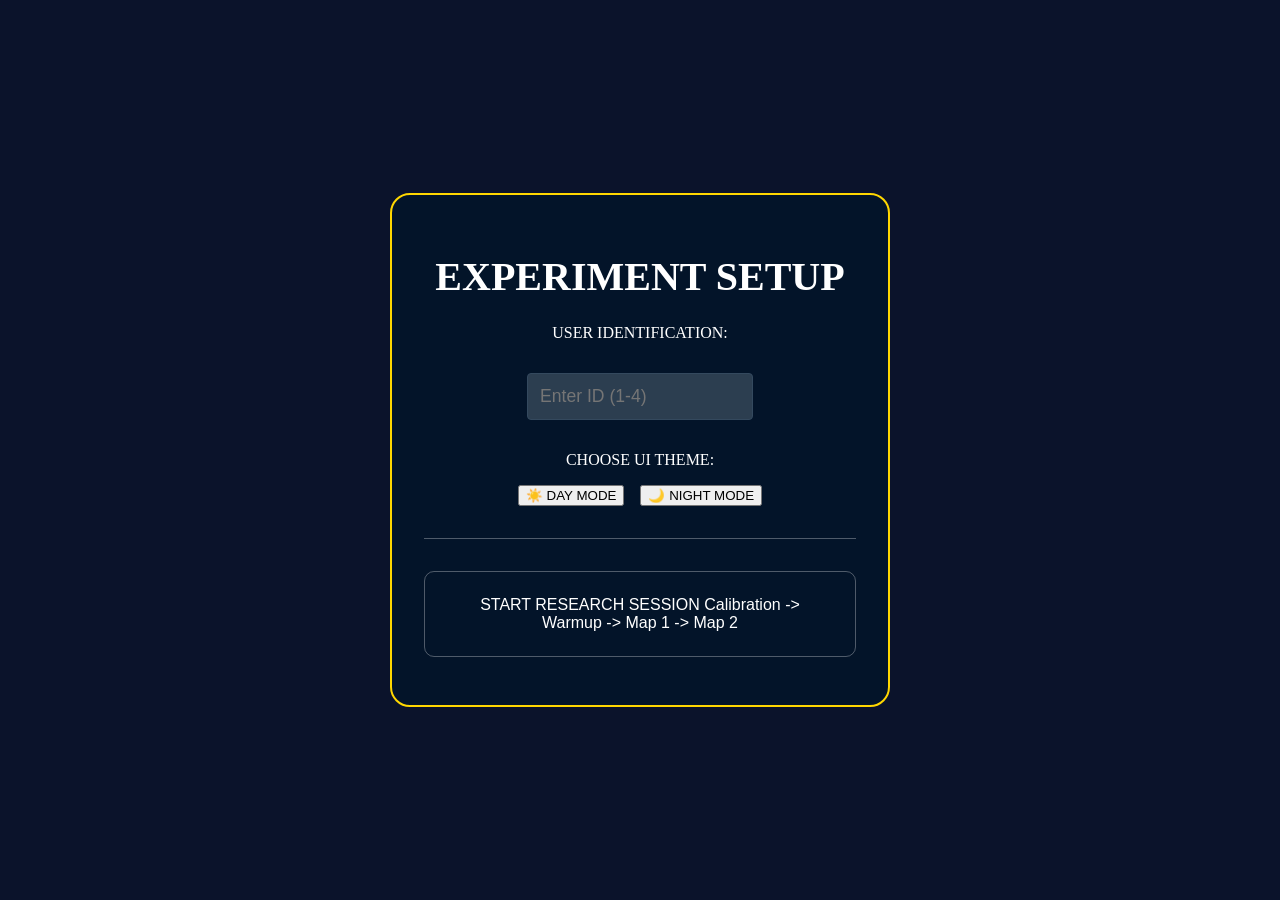
==== index.html @ 6a283e05 "first commit" ====
<!DOCTYPE html>
<html lang="en">
  <head>
    <meta charset="utf-8" />
    <meta http-equiv="X-UA-Compatible" content="IE=edge,chrome=1" />
    <title>Maze 3D - Research Environment</title>
    <meta name="description" content="3D Maze with Fire Simulation and Eye Tracking" />
    <meta name="viewport" content="width=device-width,initial-scale=1,maximum-scale=1,user-scalable=no" />
    <link rel="stylesheet" media="screen" href="assets/css/style.css" />
    <script src="https://webgazer.cs.brown.edu/webgazer.js"></script>
    <style>
        #calibration-overlay, #transition-screen {
            display: none;
            position: fixed;
            top: 0; left: 0; width: 100%; height: 100%;
            background: var(--bg-color, #1a1a1a);
            z-index: 9999;
            font-family: 'Segoe UI', sans-serif;
            opacity: 0.98;
            text-align: center;
            color: white;
        }
        #transition-screen { flex-direction: column; justify-content: center; align-items: center; display: none; }
        .setup-box input {
            background: #2c3e50;
            border: 1px solid #34495e;
            color: white;
            padding: 12px;
            font-size: 1.1rem;
            margin: 15px 0;
            border-radius: 4px;
            width: 200px;
        }
        .calib-instructions { position: absolute; top: 10%; width: 100%; text-align: center; color: var(--text-color); }
        #webgazerVideoFeed, #webgazerVideoCanvas, #webgazerFaceOverlay, #webgazerFaceFeedbackBox {
            display: block !important; visibility: visible !important;
        }
    </style>
  </head>
  <body class="theme-night">
    <div id="setup-screen">
        <div class="setup-box">
            <h1>EXPERIMENT SETUP</h1>
            
            <p>USER IDENTIFICATION:</p>
            <input type="number" id="user-id" placeholder="Enter ID (1-4)" min="1" max="4">

            <p>CHOOSE UI THEME:</p>
            <div class="theme-select" style="margin-bottom: 2rem; display: flex; gap: 1rem; justify-content: center;">
                <button class="theme-toggle-btn day-btn" onclick="setTheme('day')">☀️ DAY MODE</button>
                <button class="theme-toggle-btn night-btn" onclick="setTheme('night')">🌙 NIGHT MODE</button>
            </div>

            <hr style="border: 0; border-top: 1px solid var(--border-color); margin-bottom: 2rem;">

            <button class="setup-btn" onclick="initiateStudy()">
                START RESEARCH SESSION
                <span class="desc">Calibration -> Warmup -> Map 1 -> Map 2</span>
            </button>
        </div>
    </div>

    <div id="transition-screen">
        <h2 id="transition-title" style="font-size: 2.5rem; margin-bottom: 1rem;">STAGE COMPLETE</h2>
        <p id="transition-msg" style="font-size: 1.2rem; margin-bottom: 2rem;">Ready for the next segment?</p>
        <button class="setup-btn" style="max-width: 300px;" onclick="resumeNextSegment()">CONTINUE TO NEXT TASK</button>
    </div>

    <div id="calibration-overlay">
        <div class="calib-instructions">
            <h2 id="calib-title" style="font-size: clamp(1.2rem, 3vw, 2rem);">EYE TRACKING CALIBRATION</h2>
            <p id="calib-instruction" style="font-weight: bold; color: #2ecc71; font-size: 1.2rem;">Please move your mouse to the GREEN DOT and click it 5 times.</p>
            <p id="calib-status">Progress: 0/9 dots</p>
        </div>
    </div>
    
    <div id="ui-layer">
        <div id="hud-left" class="hud-panel">
            <div class="webcam-container">
                <div id="webgazer-target"></div>
                <div class="scanner-overlay"></div>
            </div>
        </div>

        <div id="hud-top">
            <div id="phase-indicator" style="color: #00f0ff; font-weight: bold; padding: 10px; font-family: monospace;"></div>
            <button class="hud-btn" onclick="togglePanel('hud-left')" title="Toggle Gaze Feed">
                <svg viewBox="0 0 24 24"><path fill="currentColor" d="M12 4.5C7 4.5 2.73 7.61 1 12c1.73 4.39 6 7.5 11 7.5s9.27-3.11 11-7.5c-1.73-4.39-6-7.5-11-7.5zM12 17c-2.76 0-5-2.24-5-5s2.24-5 5-5 5 2.24 5 5-2.24 5-5 5zm0-8c-1.66 0-3 1.34-3 3s1.34 3 3 3 3-1.34 3-3-1.34-3-3-3z"/></svg>
            </button>
            <button id="btn-toggle-map" class="hud-btn" onclick="togglePanel('hud-right')" title="Toggle Map">
                <svg viewBox="0 0 24 24"><path fill="currentColor" d="M20.5 3l-.16.03L15 5.1 9 3 3.36 4.9c-.21.07-.36.25-.36.48V20.5c0 .28.22.5.5.5l.16-.03L9 18.9l6 2.1 5.64-1.9c.21-.07.36-.25.36-.48V3.5c0-.28-.22-.5-.5-.5zM15 19l-6-2.11V5l6 2.11V19z"/></svg>
            </button>
            <button class="hud-btn warning" id="btn-export" onclick="downloadMazeData()" title="Emergency Data Export">
                <svg viewBox="0 0 24 24"><path fill="currentColor" d="M19 9h-4V3H9v6H5l7 7 7-7zM5 18v2h14v-2H5z"/></svg>
            </button>
        </div>

        <div id="hud-right" class="hud-panel">
            <div id="minimap-container">
                <canvas id="minimap"></canvas>
                <canvas id="objects"></canvas>
            </div>
        </div>
    </div>

    <div id="canvasContainer"></div>

    <audio id="bumpSound">
      <source src="assets/sound/bat.mp3" />
    </audio>

    <script src="assets/js/three.min.js"></script>
    <script src="assets/js/Demonixis.Input.js"></script>
    <script src="assets/js/Demonixis.Minimap.js"></script>
    <script src="assets/js/Demonixis.GameHelper.js"></script>
    <script src="assets/js/maze3d.js"></script>

    <script>
      function setTheme(t) {
        document.body.className = 'theme-' + t;
        localStorage.setItem('user-theme', t);
      }
      function togglePanel(pId) {
        var p = document.getElementById(pId);
        if (p) {
            var isHidden = (window.getComputedStyle(p).opacity === '0');
            p.style.opacity = isHidden ? '1' : '0';
            p.style.pointerEvents = isHidden ? 'auto' : 'none';
        }
      }
      window.onload = function() {
          const saved = localStorage.getItem('user-theme') || 'night';
          setTheme(saved);
      }
    </script>
  </body>
</html>
---- assets/css/style.css ----
:root {
    --bg-color: #0B132B;
    --panel-bg: rgba(0, 20, 40, 0.7);
    --accent-color: #FFD700;
    --text-color: #FFFFFF;
    --border-color: rgba(255, 255, 255, 0.3);
}

body.theme-day {
    --bg-color: #F0F4F8;
    --panel-bg: rgba(255, 255, 255, 0.85);
    --accent-color: #1C2541;
    --text-color: #0B132B;
    --border-color: rgba(0, 0, 0, 0.15);
}

body {
    margin: 0;
    padding: 0;
    overflow: hidden;
    background-color: var(--bg-color);
    width: 100vw;
    height: 100vh;
}

#canvasContainer {
    position: absolute;
    top: 0; left: 0;
    width: 100%;
    height: 100%;
    z-index: 1;
}

#ui-layer {
    position: fixed;
    top: 0; left: 0;
    width: 100%; height: 100%;
    pointer-events: none;
    z-index: 1000;
    display: flex;
    justify-content: space-between;
    padding: 2vh 2vw;
    box-sizing: border-box;
    font-family: 'Segoe UI', Tahoma, Geneva, Verdana, sans-serif;
    opacity: 0;
    transition: opacity 1s;
}

.hud-panel, #hud-top {
    pointer-events: auto;
}

#hud-left, #hud-right {
    display: flex;
    flex-direction: column;
    align-items: center;
    margin-top: 2vh;
}

/* 响应式摄像头容器 */
.webcam-container {
    width: clamp(120px, 15vw, 180px);
    height: clamp(120px, 15vw, 180px);
    border-radius: 50%;
    border: 3px solid var(--accent-color);
    box-shadow: 0 0 15px var(--accent-color);
    overflow: hidden;
    background: #000;
    position: relative;
}

#webgazer-target {
    position: absolute;
    top: 0; left: 0;
    width: 100%; height: 100%;
}

.scanner-overlay {
    position: absolute;
    top: 0; left: 0;
    width: 100%; height: 100%;
    border-radius: 50%;
    background: linear-gradient(180deg, transparent 0%, var(--accent-color) 50%, transparent 100%);
    background-size: 100% 200%;
    animation: scan 3s linear infinite;
    pointer-events: none;
    opacity: 0.2;
}

@keyframes scan {
    0% { background-position: 0% -100%; }
    100% { background-position: 0% 200%; }
}

/* 响应式小地图容器 */
#minimap-container {
    width: clamp(150px, 20vw, 250px);
    height: clamp(150px, 20vw, 250px);
    background: var(--panel-bg);
    backdrop-filter: blur(5px);
    border: 2px solid var(--border-color);
    border-radius: 15px;
    position: relative;
    overflow: hidden;
    display: flex;
    align-items: center;
    justify-content: center;
}

#minimap, #objects {
    position: absolute;
    max-width: 95%;
    max-height: 95%;
    object-fit: contain;
}

#hud-top {
    position: fixed;
    top: 2vh; left: 50%;
    transform: translateX(-50%);
    background: rgba(0, 0, 0, 0.6);
    backdrop-filter: blur(10px);
    padding: 0.5rem 1.5rem;
    border-radius: 30px;
    border: 1px solid var(--border-color);
    display: flex; gap: 1rem;
    z-index: 1001;
}

.hud-btn {
    background: transparent;
    border: none;
    color: white;
    width: clamp(30px, 4vw, 40px);
    height: clamp(30px, 4vw, 40px);
    cursor: pointer;
    border-radius: 50%;
    display: flex; align-items: center; justify-content: center;
    transition: all 0.2s;
}

.hud-btn svg { width: 70%; height: 70%; }
.hud-btn:hover { background: rgba(255, 255, 255, 0.2); color: var(--accent-color); }

/* Setup Screen 响应式修改 */
#setup-screen {
    position: fixed;
    top: 0; left: 0;
    width: 100vw; height: 100vh;
    background: var(--bg-color);
    z-index: 2000;
    display: flex; justify-content: center; align-items: center;
}

.setup-box {
    width: 90%;
    max-width: 500px;
    text-align: center;
    border: 2px solid var(--accent-color);
    padding: 2rem;
    border-radius: 20px;
    background: var(--panel-bg);
    color: var(--text-color);
    box-sizing: border-box;
}

.setup-box h1 {
    font-size: clamp(1.5rem, 5vw, 2.5rem);
    margin-bottom: 1.5rem;
}

.setup-btn {
    width: 100%;
    margin-bottom: 1rem;
    background: transparent;
    border: 1px solid var(--border-color);
    color: var(--text-color);
    padding: 1.5rem; border-radius: 10px;
    cursor: pointer; transition: 0.3s;
    font-size: 1rem;
}

.setup-btn:hover { border-color: var(--accent-color); background: rgba(255,215,0,0.1); }

/* --- 校准阶段增强样式 (改为绿色) --- */
.calibration-dot {
    position: absolute;
    width: 25px;
    height: 25px;
    background: #2ecc71; /* 已改为翠绿色 */
    border: 3px solid #fff;
    border-radius: 50%;
    cursor: pointer;
    transform: translate(-50%, -50%);
    z-index: 10000;
    box-shadow: 0 0 15px rgba(46, 204, 113, 0.7);
    transition: transform 0.2s, background 0.2s;
}

.calibration-dot:hover {
    transform: translate(-50%, -50%) scale(1.4);
    background: #ffffff;
    box-shadow: 0 0 25px rgba(255, 255, 255, 1);
}

@keyframes pulse-green {
    0% { box-shadow: 0 0 0 0 rgba(46, 204, 113, 0.7); }
    70% { box-shadow: 0 0 0 15px rgba(46, 204, 113, 0); }
    100% { box-shadow: 0 0 0 0 rgba(46, 204, 113, 0); }
}

.calibration-dot-active {
    animation: pulse-green 1.5s infinite;
}
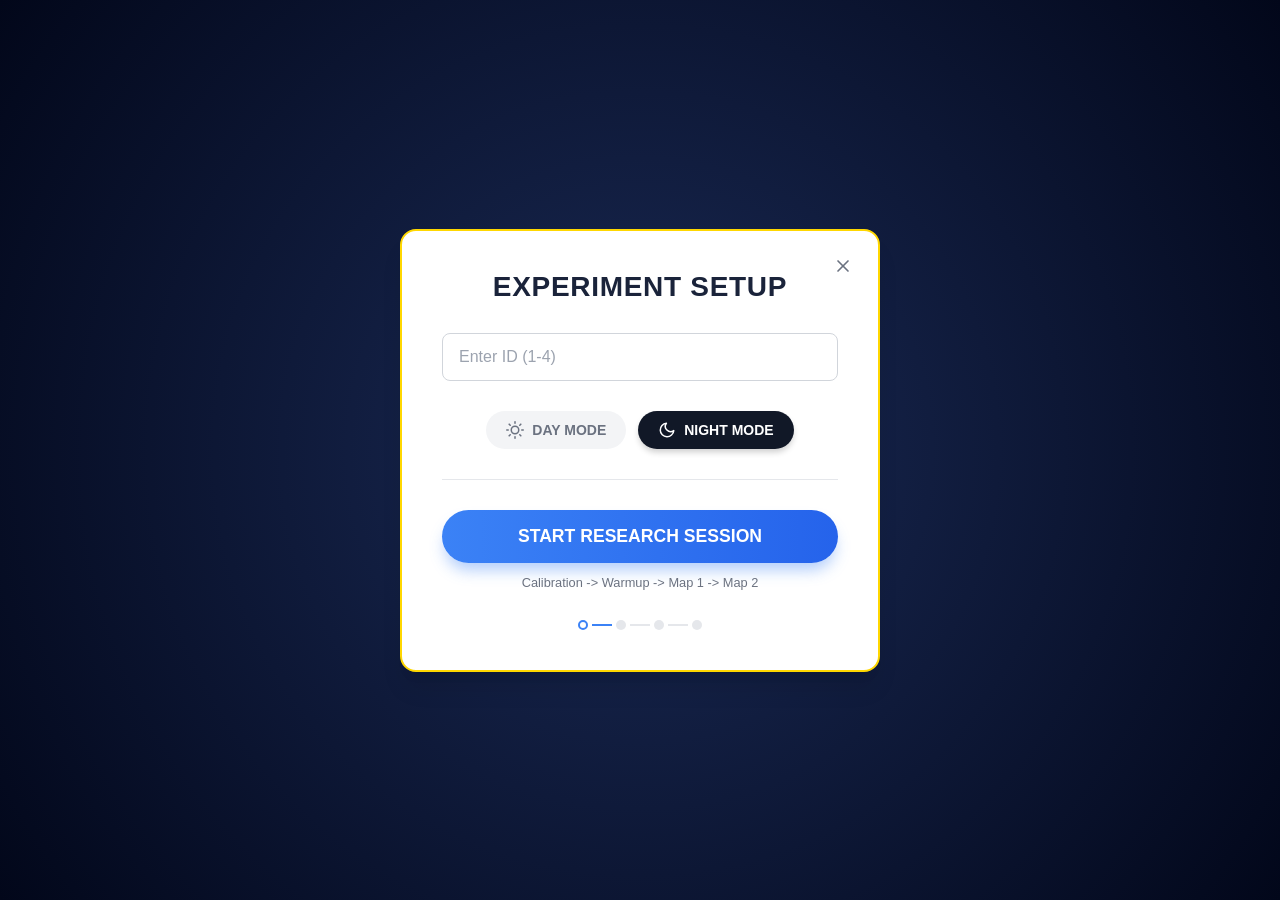
==== commit 083d2adb: "update UI" ====
--- a/index.html
+++ b/index.html
@@ -9,6 +9,7 @@
     <link rel="stylesheet" media="screen" href="assets/css/style.css" />
     <script src="https://webgazer.cs.brown.edu/webgazer.js"></script>
     <style>
+        /* Overlays and Essential Styles */
         #calibration-overlay, #transition-screen {
             display: none;
             position: fixed;
@@ -21,44 +22,244 @@
             color: white;
         }
         #transition-screen { flex-direction: column; justify-content: center; align-items: center; display: none; }
-        .setup-box input {
-            background: #2c3e50;
-            border: 1px solid #34495e;
-            color: white;
-            padding: 12px;
-            font-size: 1.1rem;
-            margin: 15px 0;
-            border-radius: 4px;
-            width: 200px;
-        }
         .calib-instructions { position: absolute; top: 10%; width: 100%; text-align: center; color: var(--text-color); }
         #webgazerVideoFeed, #webgazerVideoCanvas, #webgazerFaceOverlay, #webgazerFaceFeedbackBox {
             display: block !important; visibility: visible !important;
         }
+
+        /* --- NEW SETUP SCREEN STYLES (Matching image_0.png) --- */
+        :root {
+            --setup-bg-dark: #0a1124;
+            --setup-card-bg: #ffffff;
+            --setup-text-dark: #1a233a;
+            --setup-text-gray: #6b7280;
+            --setup-blue-btn: linear-gradient(90deg, #3b82f6 0%, #2563eb 100%);
+            --setup-border-radius: 16px;
+        }
+
+        /* Ensure box-sizing for custom layout */
+        *, *::before, *::after {
+            box-sizing: border-box;
+        }
+
+        #setup-screen {
+            position: fixed;
+            top: 0; left: 0; width: 100%; height: 100%;
+            z-index: 10000;
+            display: flex;
+            justify-content: center;
+            align-items: center;
+            /* Approximating the dark blue circuit background with a gradient */
+            background: radial-gradient(circle at center, #1a2a55 0%, #02071a 100%);
+            font-family: 'Segoe UI', Roboto, Helvetica, Arial, sans-serif;
+        }
+
+        .setup-box {
+            background: var(--setup-card-bg);
+            padding: 40px;
+            border-radius: var(--setup-border-radius);
+            width: 90%;
+            max-width: 480px;
+            text-align: center;
+            box-shadow: 0 20px 25px -5px rgba(0, 0, 0, 0.1), 0 10px 10px -5px rgba(0, 0, 0, 0.04);
+            position: relative;
+            color: var(--setup-text-dark);
+        }
+
+        .setup-close-btn {
+            position: absolute;
+            top: 20px;
+            right: 20px;
+            background: none;
+            border: none;
+            cursor: pointer;
+            padding: 5px;
+            color: var(--setup-text-gray);
+        }
+
+        .setup-box h1 {
+            margin: 0 0 30px 0;
+            font-size: 1.75rem;
+            font-weight: 800;
+            color: var(--setup-text-dark);
+            letter-spacing: 0.025em;
+        }
+
+        /* Custom Input Style */
+        .input-group { margin-bottom: 30px; }
+        .setup-box input#user-id {
+            width: 100%;
+            padding: 14px 16px;
+            font-size: 1rem;
+            border: 1px solid #d1d5db;
+            border-radius: 8px;
+            outline: none;
+            color: var(--setup-text-dark);
+            transition: border-color 0.2s;
+            background: #fff;
+            text-align: left; /* Reset centering from previous css */
+        }
+        .setup-box input#user-id:focus {
+            border-color: #3b82f6;
+            box-shadow: 0 0 0 3px rgba(59, 130, 246, 0.1);
+        }
+        .setup-box input::placeholder { color: #9ca3af; }
+
+        /* Theme Select Buttons */
+        .theme-select {
+            display: flex;
+            justify-content: center;
+            gap: 12px;
+            margin-bottom: 30px;
+        }
+        .theme-toggle-btn {
+            display: flex;
+            align-items: center;
+            justify-content: center;
+            gap: 8px;
+            padding: 10px 20px;
+            border-radius: 50px;
+            border: none;
+            font-size: 0.875rem;
+            font-weight: 600;
+            cursor: pointer;
+            transition: all 0.2s ease;
+            background: #f3f4f6;
+            color: var(--setup-text-gray);
+        }
+        .theme-toggle-btn svg { width: 18px; height: 18px; }
+        
+        /* Active state for theme buttons */
+        .theme-toggle-btn.active.day-btn {
+            background: #fff;
+            color: #f59e0b; /* Orange for sun */
+            box-shadow: 0 4px 6px -1px rgba(0, 0, 0, 0.1);
+        }
+        .theme-toggle-btn.active.night-btn {
+            background: #111827; /* Dark gray/blue */
+            color: #fff;
+            box-shadow: 0 4px 6px -1px rgba(0, 0, 0, 0.2);
+        }
+
+        /* Divider */
+        .setup-divider {
+            height: 1px;
+            background: #e5e7eb;
+            border: none;
+            margin: 0 0 30px 0;
+        }
+
+        /* Start Button Section */
+        .start-section { margin-bottom: 30px; }
+        .setup-btn-main {
+            width: 100%;
+            padding: 16px;
+            background: var(--setup-blue-btn);
+            border: none;
+            border-radius: 50px;
+            color: white;
+            font-size: 1.1rem;
+            font-weight: 700;
+            cursor: pointer;
+            transition: transform 0.1s, box-shadow 0.2s;
+            box-shadow: 0 10px 15px -3px rgba(59, 130, 246, 0.4);
+            margin-bottom: 12px;
+        }
+        .setup-btn-main:hover { transform: translateY(-1px); box-shadow: 0 12px 20px -3px rgba(59, 130, 246, 0.5); }
+        .setup-btn-main:active { transform: translateY(1px); }
+
+        .setup-description {
+            display: block;
+            font-size: 0.8rem;
+            color: var(--setup-text-gray);
+        }
+
+        /* Static Progress Stepper (Visual only based on image) */
+        .setup-progress {
+            display: flex;
+            align-items: center;
+            justify-content: center;
+            gap: 4px;
+        }
+        .setup-progress .dot {
+            width: 10px; height: 10px;
+            border-radius: 50%;
+            background: #e5e7eb;
+            border: 2px solid transparent;
+        }
+        .setup-progress .connector {
+            width: 20px; height: 2px;
+            background: #e5e7eb;
+        }
+        /* Active state for stepper (first dot active in image) */
+        .setup-progress .dot.active {
+            background: #fff;
+            border-color: #3b82f6;
+        }
+        .setup-progress .connector.active {
+            background: #3b82f6;
+        }
+
+        /* Keep existing transition screen button style compatible */
+        #transition-screen .setup-btn {
+             background: var(--setup-blue-btn); border: none; border-radius: 8px; color: white; padding: 12px 24px; font-size: 1.1rem; cursor: pointer;
+        }
     </style>
   </head>
   <body class="theme-night">
+    
+    <!-- MODIFIED SETUP SCREEN -->
     <div id="setup-screen">
         <div class="setup-box">
+            <!-- Close Icon (Visual only, action not defined in original) -->
+            <button class="setup-close-btn" aria-label="Close">
+                <svg width="20" height="20" viewBox="0 0 24 24" fill="none" stroke="currentColor" stroke-width="2" stroke-linecap="round" stroke-linejoin="round"><line x1="18" y1="6" x2="6" y2="18"></line><line x1="6" y1="6" x2="18" y2="18"></line></svg>
+            </button>
+
             <h1>EXPERIMENT SETUP</h1>
             
-            <p>USER IDENTIFICATION:</p>
-            <input type="number" id="user-id" placeholder="Enter ID (1-4)" min="1" max="4">
-
-            <p>CHOOSE UI THEME:</p>
-            <div class="theme-select" style="margin-bottom: 2rem; display: flex; gap: 1rem; justify-content: center;">
-                <button class="theme-toggle-btn day-btn" onclick="setTheme('day')">☀️ DAY MODE</button>
-                <button class="theme-toggle-btn night-btn" onclick="setTheme('night')">🌙 NIGHT MODE</button>
-            </div>
-
-            <hr style="border: 0; border-top: 1px solid var(--border-color); margin-bottom: 2rem;">
-
-            <button class="setup-btn" onclick="initiateStudy()">
-                START RESEARCH SESSION
-                <span class="desc">Calibration -> Warmup -> Map 1 -> Map 2</span>
-            </button>
+            <div class="input-group">
+                <!-- Removed old <p> label, used placeholder -->
+                <input type="number" id="user-id" placeholder="Enter ID (1-4)" min="1" max="4">
+            </div>
+
+            <div class="theme-select">
+                <button class="theme-toggle-btn day-btn" onclick="setTheme('day')">
+                    <!-- Sun Icon SVG -->
+                    <svg viewBox="0 0 24 24" fill="none" stroke="currentColor" stroke-width="2" stroke-linecap="round" stroke-linejoin="round"><circle cx="12" cy="12" r="5"></circle><line x1="12" y1="1" x2="12" y2="3"></line><line x1="12" y1="21" x2="12" y2="23"></line><line x1="4.22" y1="4.22" x2="5.64" y2="5.64"></line><line x1="18.36" y1="18.36" x2="19.78" y2="19.78"></line><line x1="1" y1="12" x2="3" y2="12"></line><line x1="21" y1="12" x2="23" y2="12"></line><line x1="4.22" y1="19.78" x2="5.64" y2="18.36"></line><line x1="18.36" y1="5.64" x2="19.78" y2="4.22"></line></svg>
+                    DAY MODE
+                </button>
+                <button class="theme-toggle-btn night-btn" onclick="setTheme('night')">
+                     <!-- Moon Icon SVG -->
+                    <svg viewBox="0 0 24 24" fill="none" stroke="currentColor" stroke-width="2" stroke-linecap="round" stroke-linejoin="round"><path d="M21 12.79A9 9 0 1 1 11.21 3 7 7 0 0 0 21 12.79z"></path></svg>
+                    NIGHT MODE
+                </button>
+            </div>
+
+            <hr class="setup-divider">
+
+            <div class="start-section">
+                <button class="setup-btn-main" onclick="initiateStudy()">
+                    START RESEARCH SESSION
+                </button>
+                <span class="setup-description">Calibration -> Warmup -> Map 1 -> Map 2</span>
+            </div>
+
+            <!-- Static Progress Stepper at bottom -->
+            <div class="setup-progress">
+                <!-- First step active -->
+                <div class="dot active"></div>
+                <div class="connector active"></div>
+                <div class="dot"></div>
+                <div class="connector"></div>
+                <div class="dot"></div>
+                <div class="connector"></div>
+                <div class="dot"></div>
+            </div>
         </div>
     </div>
+    <!-- END MODIFIED SETUP SCREEN -->
+
 
     <div id="transition-screen">
         <h2 id="transition-title" style="font-size: 2.5rem; margin-bottom: 1rem;">STAGE COMPLETE</h2>
@@ -116,10 +317,20 @@
     <script src="assets/js/maze3d.js"></script>
 
     <script>
+      // Modified setTheme to handle visual button states
       function setTheme(t) {
         document.body.className = 'theme-' + t;
         localStorage.setItem('user-theme', t);
+
+        // Update visual state of buttons
+        const dayBtn = document.querySelector('.day-btn');
+        const nightBtn = document.querySelector('.night-btn');
+        if (dayBtn && nightBtn) {
+            dayBtn.classList.toggle('active', t === 'day');
+            nightBtn.classList.toggle('active', t === 'night');
+        }
       }
+
       function togglePanel(pId) {
         var p = document.getElementById(pId);
         if (p) {
@@ -128,9 +339,13 @@
             p.style.pointerEvents = isHidden ? 'auto' : 'none';
         }
       }
+      
       window.onload = function() {
+          // Set theme on load and update button visuals immediately
           const saved = localStorage.getItem('user-theme') || 'night';
           setTheme(saved);
+          
+          // ... (rest of any existing onload logic would go here)
       }
     </script>
   </body>
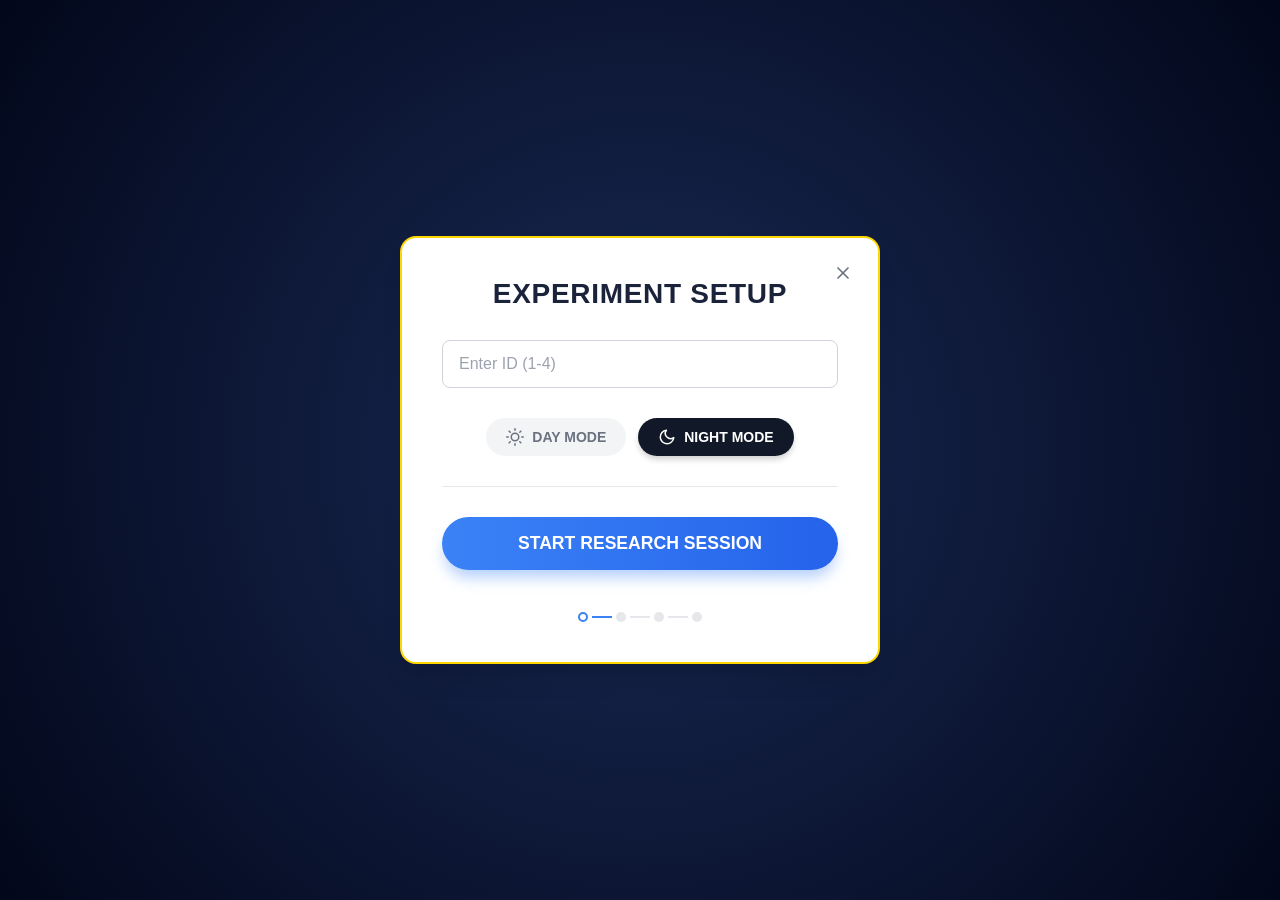
==== commit 3170edc0: "改UI" ====
--- a/index.html
+++ b/index.html
@@ -242,7 +242,7 @@
                 <button class="setup-btn-main" onclick="initiateStudy()">
                     START RESEARCH SESSION
                 </button>
-                <span class="setup-description">Calibration -> Warmup -> Map 1 -> Map 2</span>
+<!--                <span class="setup-description">Calibration -> Warmup -> Map 1 -> Map 2</span>> -->
             </div>
 
             <!-- Static Progress Stepper at bottom -->
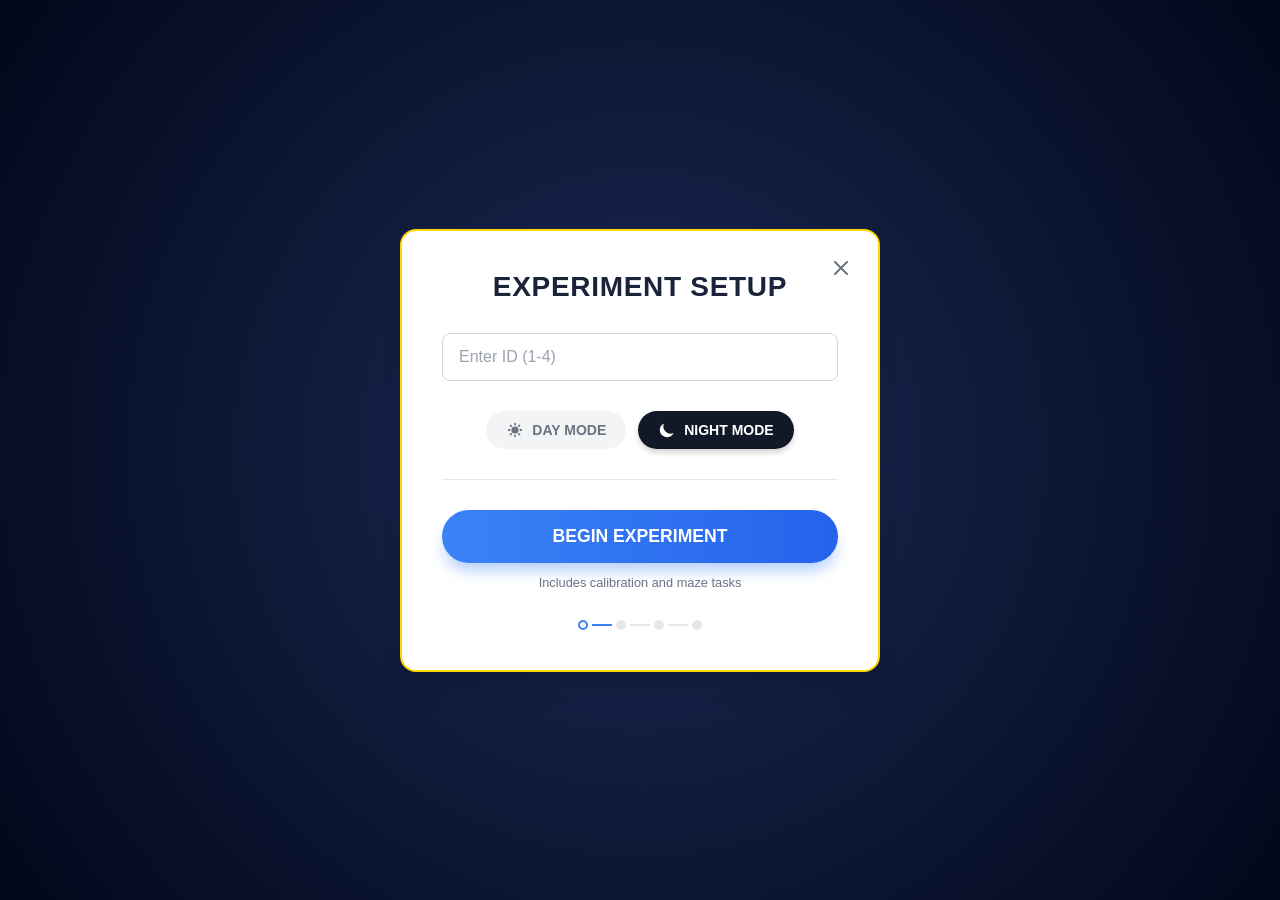
==== commit 1dcb0b20: "Fix issues on webgazer" ====
--- a/index.html
+++ b/index.html
@@ -6,8 +6,11 @@
     <title>Maze 3D - Research Environment</title>
     <meta name="description" content="3D Maze with Fire Simulation and Eye Tracking" />
     <meta name="viewport" content="width=device-width,initial-scale=1,maximum-scale=1,user-scalable=no" />
+    <!-- Fix favicon 404 error -->
+    <link rel="icon" href="data:,">
     <link rel="stylesheet" media="screen" href="assets/css/style.css" />
-    <script src="https://webgazer.cs.brown.edu/webgazer.js"></script>
+    <!-- WebGazer.js -->
+    <script src="webgazer.js" type="text/javascript"></script>
     <style>
         /* Overlays and Essential Styles */
         #calibration-overlay, #transition-screen {
@@ -97,7 +100,7 @@
             color: var(--setup-text-dark);
             transition: border-color 0.2s;
             background: #fff;
-            text-align: left; /* Reset centering from previous css */
+            text-align: left;
         }
         .setup-box input#user-id:focus {
             border-color: #3b82f6;
@@ -132,11 +135,11 @@
         /* Active state for theme buttons */
         .theme-toggle-btn.active.day-btn {
             background: #fff;
-            color: #f59e0b; /* Orange for sun */
+            color: #f59e0b;
             box-shadow: 0 4px 6px -1px rgba(0, 0, 0, 0.1);
         }
         .theme-toggle-btn.active.night-btn {
-            background: #111827; /* Dark gray/blue */
+            background: #111827;
             color: #fff;
             box-shadow: 0 4px 6px -1px rgba(0, 0, 0, 0.2);
         }
@@ -174,7 +177,7 @@
             color: var(--setup-text-gray);
         }
 
-        /* Static Progress Stepper (Visual only based on image) */
+        /* Static Progress Stepper */
         .setup-progress {
             display: flex;
             align-items: center;
@@ -191,7 +194,6 @@
             width: 20px; height: 2px;
             background: #e5e7eb;
         }
-        /* Active state for stepper (first dot active in image) */
         .setup-progress .dot.active {
             background: #fff;
             border-color: #3b82f6;
@@ -200,38 +202,55 @@
             background: #3b82f6;
         }
 
-        /* Keep existing transition screen button style compatible */
-        #transition-screen .setup-btn {
-             background: var(--setup-blue-btn); border: none; border-radius: 8px; color: white; padding: 12px 24px; font-size: 1.1rem; cursor: pointer;
+        /* Loading indicator for WebGazer initialization */
+        .loading-indicator {
+            display: none;
+            margin-top: 20px;
+            padding: 15px;
+            background: rgba(59, 130, 246, 0.1);
+            border-radius: 8px;
+            color: var(--setup-text-dark);
+        }
+        .loading-indicator.show {
+            display: block;
+        }
+        .loading-indicator .spinner {
+            display: inline-block;
+            width: 20px;
+            height: 20px;
+            border: 2px solid #3b82f6;
+            border-top-color: transparent;
+            border-radius: 50%;
+            animation: spin 1s linear infinite;
+            vertical-align: middle;
+            margin-right: 10px;
+        }
+        @keyframes spin {
+            to { transform: rotate(360deg); }
         }
     </style>
   </head>
   <body class="theme-night">
-    
     <!-- MODIFIED SETUP SCREEN -->
     <div id="setup-screen">
         <div class="setup-box">
-            <!-- Close Icon (Visual only, action not defined in original) -->
             <button class="setup-close-btn" aria-label="Close">
-                <svg width="20" height="20" viewBox="0 0 24 24" fill="none" stroke="currentColor" stroke-width="2" stroke-linecap="round" stroke-linejoin="round"><line x1="18" y1="6" x2="6" y2="18"></line><line x1="6" y1="6" x2="18" y2="18"></line></svg>
+                <svg width="24" height="24" fill="none" stroke="currentColor" viewBox="0 0 24 24"><path stroke-linecap="round" stroke-linejoin="round" stroke-width="2" d="M6 18L18 6M6 6l12 12"/></svg>
             </button>
-
+            
             <h1>EXPERIMENT SETUP</h1>
-            
+
             <div class="input-group">
-                <!-- Removed old <p> label, used placeholder -->
-                <input type="number" id="user-id" placeholder="Enter ID (1-4)" min="1" max="4">
+                <input type="text" id="user-id" placeholder="Enter ID (1-4)" />
             </div>
 
             <div class="theme-select">
                 <button class="theme-toggle-btn day-btn" onclick="setTheme('day')">
-                    <!-- Sun Icon SVG -->
-                    <svg viewBox="0 0 24 24" fill="none" stroke="currentColor" stroke-width="2" stroke-linecap="round" stroke-linejoin="round"><circle cx="12" cy="12" r="5"></circle><line x1="12" y1="1" x2="12" y2="3"></line><line x1="12" y1="21" x2="12" y2="23"></line><line x1="4.22" y1="4.22" x2="5.64" y2="5.64"></line><line x1="18.36" y1="18.36" x2="19.78" y2="19.78"></line><line x1="1" y1="12" x2="3" y2="12"></line><line x1="21" y1="12" x2="23" y2="12"></line><line x1="4.22" y1="19.78" x2="5.64" y2="18.36"></line><line x1="18.36" y1="5.64" x2="19.78" y2="4.22"></line></svg>
+                    <svg fill="currentColor" viewBox="0 0 20 20"><path fill-rule="evenodd" d="M10 2a1 1 0 011 1v1a1 1 0 11-2 0V3a1 1 0 011-1zm4 8a4 4 0 11-8 0 4 4 0 018 0zm-.464 4.95l.707.707a1 1 0 001.414-1.414l-.707-.707a1 1 0 00-1.414 1.414zm2.12-10.607a1 1 0 010 1.414l-.706.707a1 1 0 11-1.414-1.414l.707-.707a1 1 0 011.414 0zM17 11a1 1 0 100-2h-1a1 1 0 100 2h1zm-7 4a1 1 0 011 1v1a1 1 0 11-2 0v-1a1 1 0 011-1zM5.05 6.464A1 1 0 106.465 5.05l-.708-.707a1 1 0 00-1.414 1.414l.707.707zm1.414 8.486l-.707.707a1 1 0 01-1.414-1.414l.707-.707a1 1 0 011.414 1.414zM4 11a1 1 0 100-2H3a1 1 0 000 2h1z" clip-rule="evenodd"/></svg>
                     DAY MODE
                 </button>
-                <button class="theme-toggle-btn night-btn" onclick="setTheme('night')">
-                     <!-- Moon Icon SVG -->
-                    <svg viewBox="0 0 24 24" fill="none" stroke="currentColor" stroke-width="2" stroke-linecap="round" stroke-linejoin="round"><path d="M21 12.79A9 9 0 1 1 11.21 3 7 7 0 0 0 21 12.79z"></path></svg>
+                <button class="theme-toggle-btn night-btn active" onclick="setTheme('night')">
+                    <svg fill="currentColor" viewBox="0 0 20 20"><path d="M17.293 13.293A8 8 0 016.707 2.707a8.001 8.001 0 1010.586 10.586z"/></svg>
                     NIGHT MODE
                 </button>
             </div>
@@ -239,15 +258,17 @@
             <hr class="setup-divider">
 
             <div class="start-section">
-                <button class="setup-btn-main" onclick="initiateStudy()">
-                    START RESEARCH SESSION
-                </button>
-<!--                <span class="setup-description">Calibration -> Warmup -> Map 1 -> Map 2</span>> -->
-            </div>
-
-            <!-- Static Progress Stepper at bottom -->
+                <button class="setup-btn-main" onclick="initiateStudy()">BEGIN EXPERIMENT</button>
+                <span class="setup-description">Includes calibration and maze tasks</span>
+            </div>
+            
+            <!-- Loading indicator -->
+            <div id="loading-indicator" class="loading-indicator">
+                <span class="spinner"></span>
+                <span id="loading-text">Initializing...</span>
+            </div>
+
             <div class="setup-progress">
-                <!-- First step active -->
                 <div class="dot active"></div>
                 <div class="connector active"></div>
                 <div class="dot"></div>
@@ -317,12 +338,17 @@
     <script src="assets/js/maze3d.js"></script>
 
     <script>
+      // =====================================================
+      // [修复] 不在这里初始化 WebGazer！
+      // WebGazer 的初始化完全由 maze3d.js 中的 initWebGazer() 负责
+      // 这样可以避免重复初始化导致的 "t is not a function" 错误
+      // =====================================================
+
       // Modified setTheme to handle visual button states
       function setTheme(t) {
         document.body.className = 'theme-' + t;
         localStorage.setItem('user-theme', t);
 
-        // Update visual state of buttons
         const dayBtn = document.querySelector('.day-btn');
         const nightBtn = document.querySelector('.night-btn');
         if (dayBtn && nightBtn) {
@@ -339,14 +365,30 @@
             p.style.pointerEvents = isHidden ? 'auto' : 'none';
         }
       }
-      
+
+      // Show/hide loading indicator
+      function showLoading(show, text) {
+        const indicator = document.getElementById('loading-indicator');
+        const loadingText = document.getElementById('loading-text');
+        if (indicator) {
+            indicator.classList.toggle('show', show);
+            if (text && loadingText) {
+                loadingText.textContent = text;
+            }
+        }
+      }
+
+      // Initialize on page load - only set theme, DON'T init WebGazer
       window.onload = function() {
-          // Set theme on load and update button visuals immediately
+          console.log('Page loaded');
+          
+          // Set theme
           const saved = localStorage.getItem('user-theme') || 'night';
           setTheme(saved);
           
-          // ... (rest of any existing onload logic would go here)
-      }
+          // WebGazer will be initialized in maze3d.js when calibration starts
+          console.log('WebGazer will initialize during calibration phase');
+      };
     </script>
   </body>
 </html>
